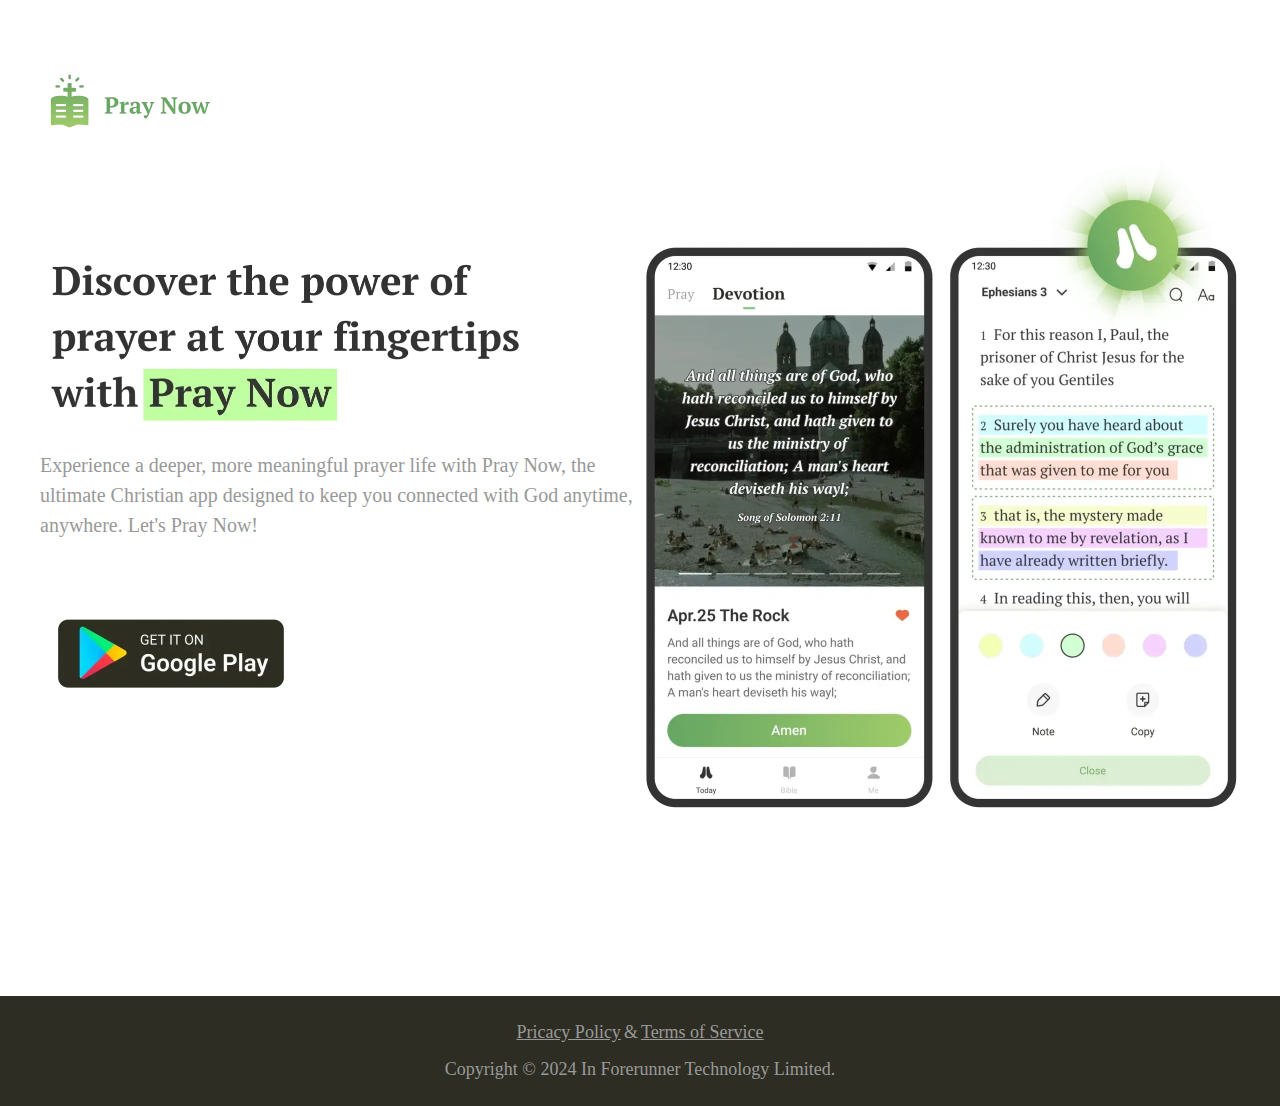
==== index.html @ e9b67140 "init" ====
<!DOCTYPE html>
<html lang="en">
	<head>
		<meta charset="UTF-8" />
		<link href="./logo.webp" rel="icon" />
		<meta
			content="width=device-width, initial-scale=1.0, maximum-scale=1.0, user-scalable=0"
			name="viewport"
		/>
		<title></title>
		<script type="module" crossorigin src="./assets/index-1cd8786d.js"></script>
		<link rel="stylesheet" href="./assets/index-b9eeffaa.css">
		<script type="module">import.meta.url;import("_").catch(()=>1);async function* g(){};window.__vite_is_modern_browser=true;</script>
		<script type="module">!function(){if(window.__vite_is_modern_browser)return;console.warn("vite: loading legacy chunks, syntax error above and the same error below should be ignored");var e=document.getElementById("vite-legacy-polyfill"),n=document.createElement("script");n.src=e.src,n.onload=function(){System.import(document.getElementById('vite-legacy-entry').getAttribute('data-src'))},document.body.appendChild(n)}();</script>
	</head>

	<body>
		<div id="app" class="norem_app"></div>
		
		<script nomodule>!function(){var e=document,t=e.createElement("script");if(!("noModule"in t)&&"onbeforeload"in t){var n=!1;e.addEventListener("beforeload",(function(e){if(e.target===t)n=!0;else if(!e.target.hasAttribute("nomodule")||!n)return;e.preventDefault()}),!0),t.type="module",t.src=".",e.head.appendChild(t),t.remove()}}();</script>
		<script nomodule crossorigin id="vite-legacy-polyfill" src="./assets/polyfills-legacy-6958a3fb.js"></script>
		<script nomodule crossorigin id="vite-legacy-entry" data-src="./assets/index-legacy-be9aa958.js">System.import(document.getElementById('vite-legacy-entry').getAttribute('data-src'))</script>
	</body>
</html>
---- assets/index-b9eeffaa.css ----
#app{background:#000000;width:100%;height:100%}html,body,div,span,applet,object,iframe,h1,h2,h3,h4,h5,h6,p,blockquote,pre,a,abbr,acronym,address,big,cite,code,del,dfn,em,img,ins,kbd,q,s,samp,small,strike,strong,sub,sup,tt,var,b,u,i,center,dl,dt,dd,ol,ul,li,fieldset,form,label,legend,table,caption,tbody,tfoot,thead,tr,th,td,article,aside,canvas,details,embed,figure,figcaption,footer,header,hgroup,menu,nav,output,ruby,section,summary,time,mark,audio,video{margin:0;padding:0;border:0;font-size:100%;font:inherit;vertical-align:baseline}article,aside,details,figcaption,figure,footer,header,hgroup,menu,nav,section{display:block}ol,ul{list-style:none}blockquote,q{quotes:none}blockquote:before,blockquote:after,q:before,q:after{content:"";content:none}table{border-collapse:collapse;border-spacing:0}@media screen and (max-width: 768px){#app{overflow:hidden;box-sizing:border-box}@supports (padding-bottom: constant(safe-area-inset-bottom)) or (padding-bottom: env(safe-area-inset-bottom)){#app{padding-top:constant(safe-area-inset-top);padding-top:env(safe-area-inset-top);padding-bottom:constant(safe-area-inset-bottom);padding-bottom:env(safe-area-inset-bottom)}}}
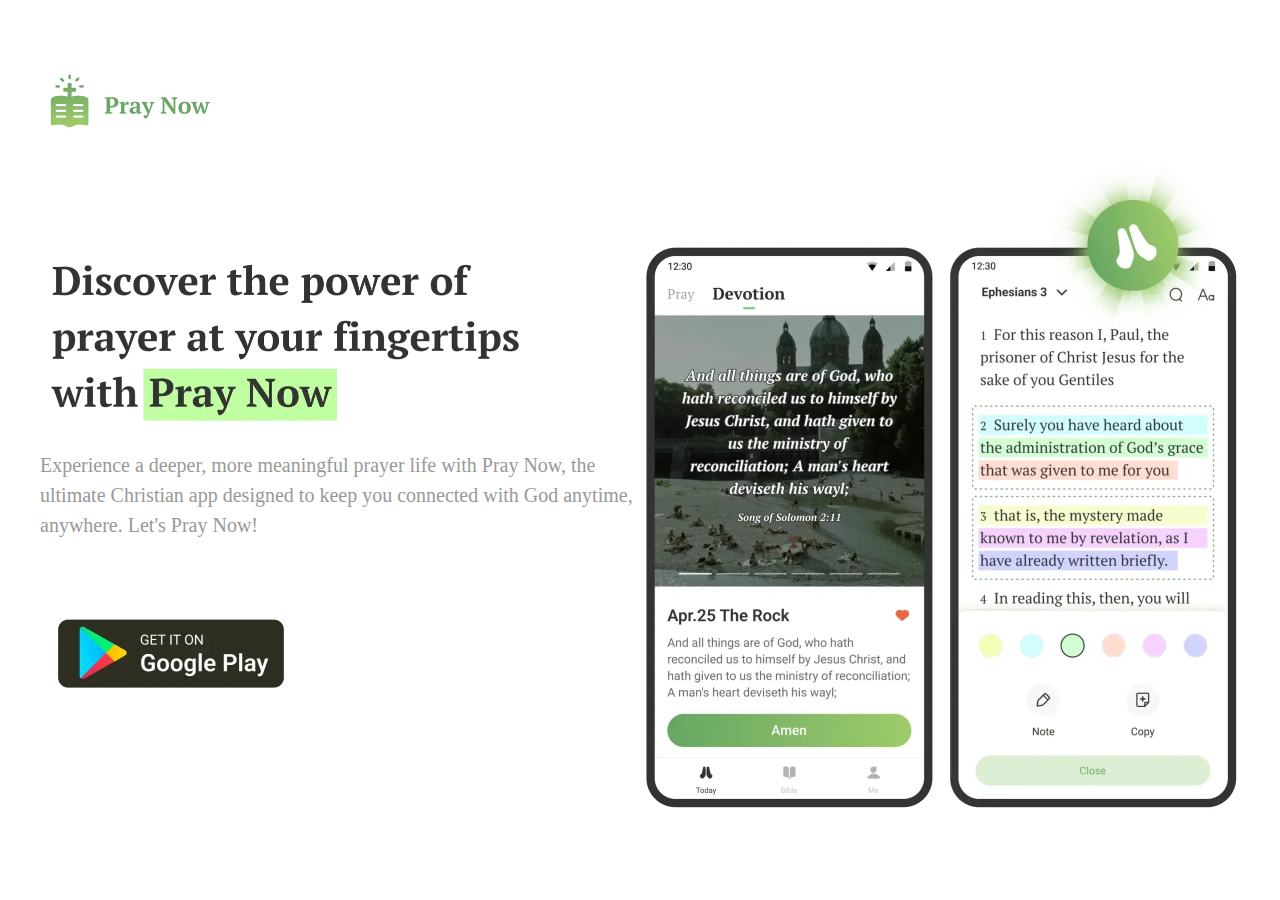
==== commit ee3bd673: "适配手机端" ====
--- a/index.html
+++ b/index.html
@@ -8,7 +8,7 @@
 			name="viewport"
 		/>
 		<title></title>
-		<script type="module" crossorigin src="./assets/index-1cd8786d.js"></script>
+		<script type="module" crossorigin src="./assets/index-f4a61d17.js"></script>
 		<link rel="stylesheet" href="./assets/index-b9eeffaa.css">
 		<script type="module">import.meta.url;import("_").catch(()=>1);async function* g(){};window.__vite_is_modern_browser=true;</script>
 		<script type="module">!function(){if(window.__vite_is_modern_browser)return;console.warn("vite: loading legacy chunks, syntax error above and the same error below should be ignored");var e=document.getElementById("vite-legacy-polyfill"),n=document.createElement("script");n.src=e.src,n.onload=function(){System.import(document.getElementById('vite-legacy-entry').getAttribute('data-src'))},document.body.appendChild(n)}();</script>
@@ -18,7 +18,7 @@
 		<div id="app" class="norem_app"></div>
 		
 		<script nomodule>!function(){var e=document,t=e.createElement("script");if(!("noModule"in t)&&"onbeforeload"in t){var n=!1;e.addEventListener("beforeload",(function(e){if(e.target===t)n=!0;else if(!e.target.hasAttribute("nomodule")||!n)return;e.preventDefault()}),!0),t.type="module",t.src=".",e.head.appendChild(t),t.remove()}}();</script>
-		<script nomodule crossorigin id="vite-legacy-polyfill" src="./assets/polyfills-legacy-6958a3fb.js"></script>
-		<script nomodule crossorigin id="vite-legacy-entry" data-src="./assets/index-legacy-be9aa958.js">System.import(document.getElementById('vite-legacy-entry').getAttribute('data-src'))</script>
+		<script nomodule crossorigin id="vite-legacy-polyfill" src="./assets/polyfills-legacy-5ebd2c7a.js"></script>
+		<script nomodule crossorigin id="vite-legacy-entry" data-src="./assets/index-legacy-997855c6.js">System.import(document.getElementById('vite-legacy-entry').getAttribute('data-src'))</script>
 	</body>
 </html>
